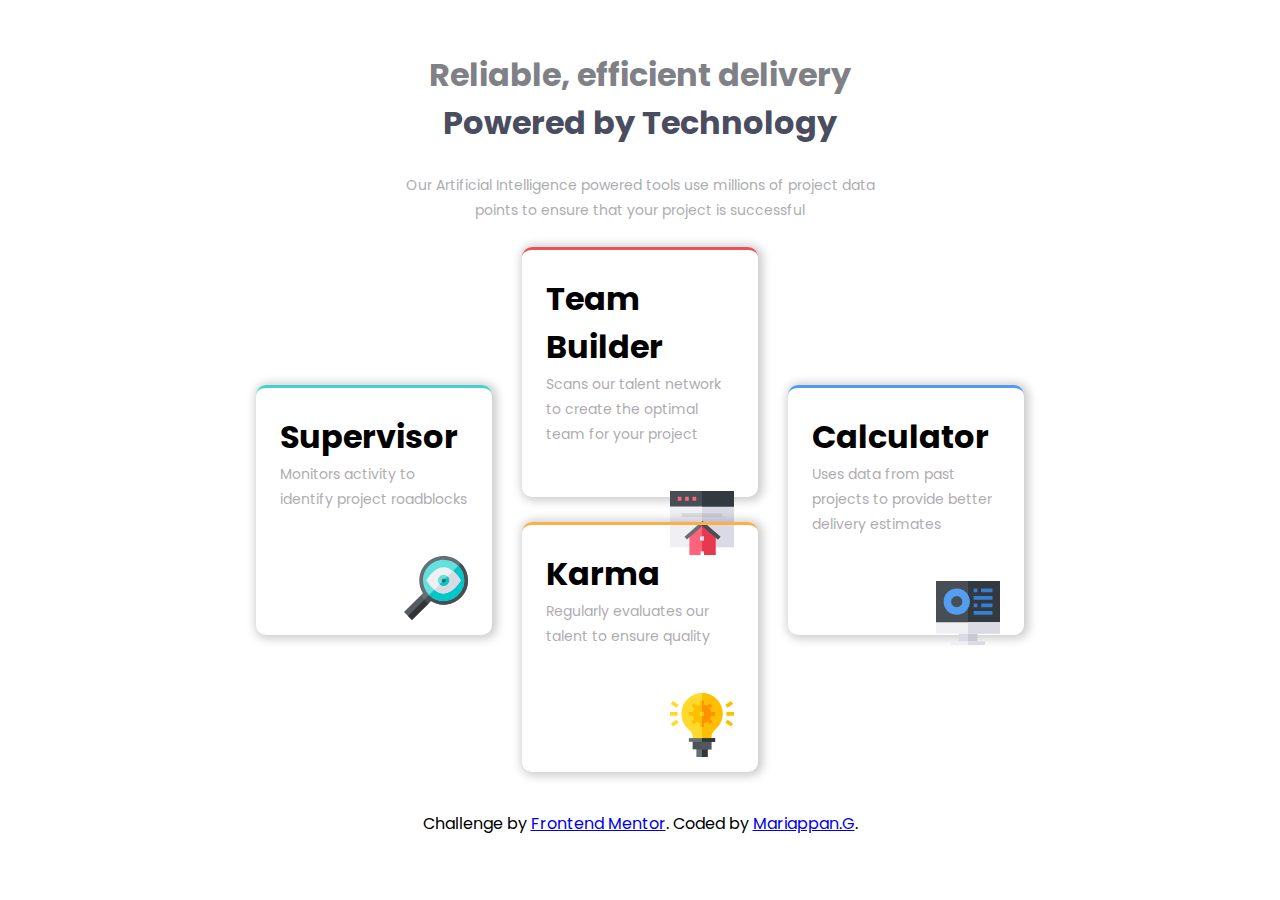
==== four-card-feature-section-master/index.html @ dd50991c "four grid" ====
<!DOCTYPE html>
<html lang="en">
<head>
  <meta charset="UTF-8">
  <meta name="viewport" content="width=device-width, initial-scale=1.0"> <!-- displays site properly based on user's device -->
  <link rel="stylesheet" href="./css/index.css">
  <link rel="icon" type="image/png" href="./css/594856.png">
  <link href="https://fonts.googleapis.com/css2?family=Poppins" rel="stylesheet">
  <title> Four card feature section</title>

  <!-- Feel free to remove these styles or customise in your own stylesheet 👍 -->
  
</head>
<body>

  <div class="maincontainer">
    <div class="heading">
      <h1 style="color: #808186;">Reliable, efficient delivery</h1>
      <h1 style="color: #4a4c5f;">Powered by Technology</h1><br>
      <label for="" style="color:#adadb1"> Our Artificial Intelligence powered tools use millions of project data <br> points 
        to ensure that your project is successful</label>
    </div>
    <div class="cardcontainer">
    <div class="supervisor">
      <h1>Supervisor</h1>
      <label for="">Monitors activity to identify project roadblocks</label>
      
      <div class="imgages"><img src="images/icon-supervisor.svg" alt=""></div>
    </div>
    
     <div class="teambuilder">
      <h1>Team Builder</h1>
      <label for="">Scans our talent network to create the optimal team for your project</label>
      <div class="imgages">
      <img src="images/icon-team-builder.svg" alt=""></div>
    </div>
    <div class="calculator">
      <h1>Calculator</h1>
      <label for="">Uses data from past projects to provide better delivery estimates</label>
      <div class="imgages">
      <img src="images/icon-calculator.svg" alt=""></div>
    </div>   
    <div class="karma">
      <h1>Karma</h1>
      <label for="">Regularly evaluates our talent to ensure quality</label>
      <div class="imgages">
      <img src="images/icon-karma.svg" alt=""></div>
    </div>
  </div>
  </div>
  
  
  
  <footer class="footer">
    <p class="attribution">
      Challenge by <a href="https://www.frontendmentor.io?ref=challenge" target="_blank">Frontend Mentor</a>. 
      Coded by <a href="#">Mariappan.G</a>.
    </p>
  </footer>
</body>
</html>
---- four-card-feature-section-master/css/index.css ----
* {
    margin: 0;
    padding: 0;
    box-sizing: border-box;
}
body {
    font-family:Poppins ;
}
.heading {
    text-align: center;
    margin-top: 4%;
}

.cardcontainer  {
    display: grid;
    grid-template-columns: repeat(3,2fr);
    grid-template-rows: repeat(2,1fr);
    margin: 25px auto;
    width: 60%;
    row-gap: 5%;
    column-gap: 4%;
}
.supervisor,.teambuilder,.karma,.calculator {
    width: 100%;
    height: 250px;
    align-items: center;
    justify-content:center;
    padding: 25px 24px;
    display: block;
    margin: auto;
    box-shadow: 2px 1px 10px 3px rgb(0 0 0 / 20%);
  border-radius: 10px;
  
}

.supervisor {
   
   grid-row:1 /3;border-top-style:solid;
   border-top-color: #44d2d0;
}

.calculator {
    grid-area: 1/3/3/3;
    border-top-style:solid;
    border-top-color:#529cf0;
}

.imgages {
    margin-top: 45px;
    float: right;
}
.karma {
    border-top-style:solid;
    border-top-color:#fdae4a;
}

.teambuilder {
    border-top-style:solid;
    border-top-color:#eb5255;
}

.footer {
    text-align: center;
    margin-top: 5%;
}

label {
    color: #afacb0;
    font-size: 14px;
}

@media only screen and (max-width:1024px) {
    
    .cardcontainer {
        width: 88%;
    }
}
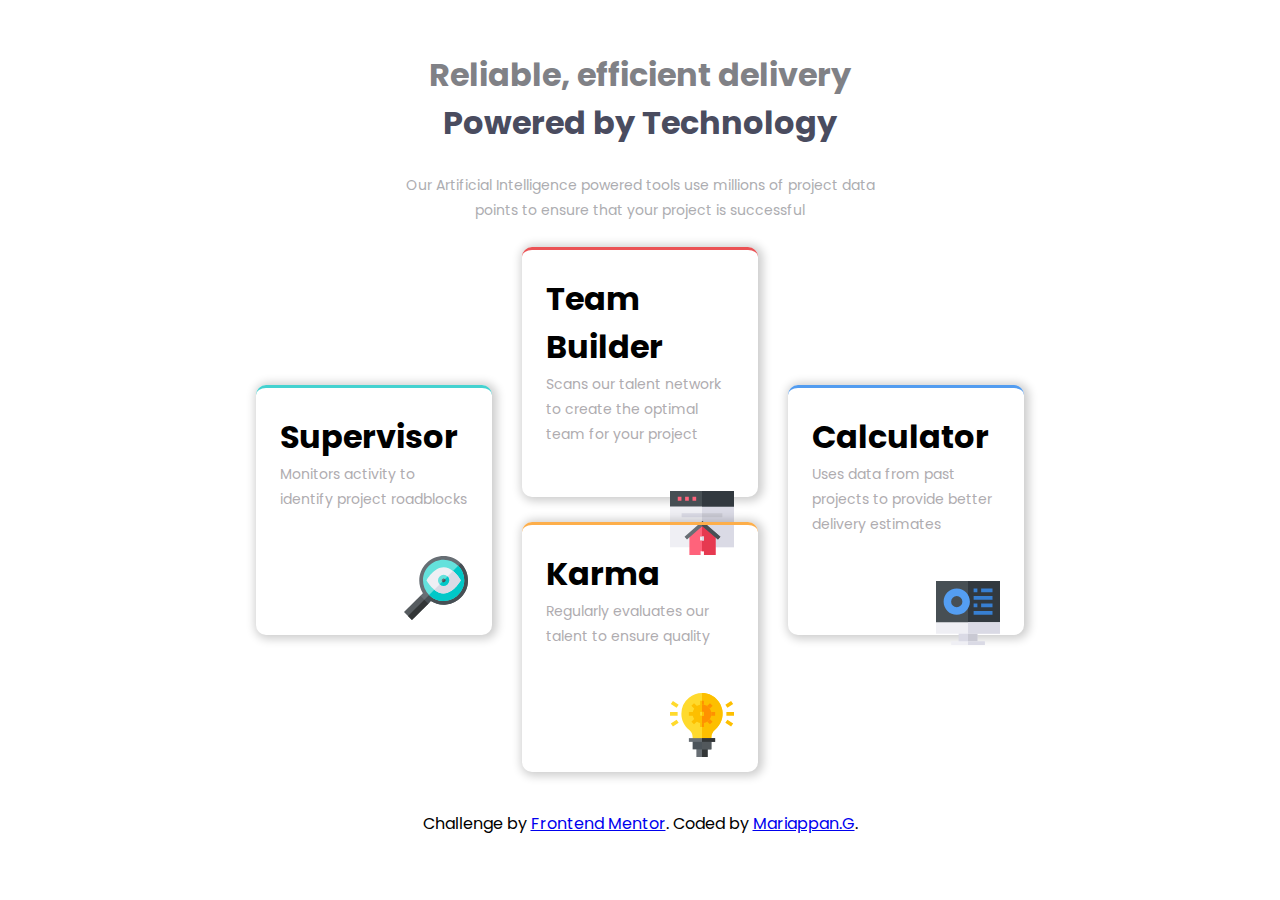
==== commit aed94d19: "four grid" ====
--- a/four-card-feature-section-master/index.html
+++ b/four-card-feature-section-master/index.html
@@ -1,61 +1,69 @@
 <!DOCTYPE html>
 <html lang="en">
+
 <head>
   <meta charset="UTF-8">
-  <meta name="viewport" content="width=device-width, initial-scale=1.0"> <!-- displays site properly based on user's device -->
+  <meta name="viewport" content="width=device-width, initial-scale=1.0">
+  <!-- displays site properly based on user's device -->
   <link rel="stylesheet" href="./css/index.css">
   <link rel="icon" type="image/png" href="./css/594856.png">
   <link href="https://fonts.googleapis.com/css2?family=Poppins" rel="stylesheet">
   <title> Four card feature section</title>
 
   <!-- Feel free to remove these styles or customise in your own stylesheet 👍 -->
-  
+
 </head>
+
 <body>
 
   <div class="maincontainer">
     <div class="heading">
       <h1 style="color: #808186;">Reliable, efficient delivery</h1>
       <h1 style="color: #4a4c5f;">Powered by Technology</h1><br>
-      <label for="" style="color:#adadb1"> Our Artificial Intelligence powered tools use millions of project data <br> points 
+      <label for="" style="color:#adadb1"> Our Artificial Intelligence powered tools use millions of project data <br>
+        points
         to ensure that your project is successful</label>
     </div>
     <div class="cardcontainer">
-    <div class="supervisor">
-      <h1>Supervisor</h1>
-      <label for="">Monitors activity to identify project roadblocks</label>
-      
-      <div class="imgages"><img src="images/icon-supervisor.svg" alt=""></div>
-    </div>
-    
-     <div class="teambuilder">
-      <h1>Team Builder</h1>
-      <label for="">Scans our talent network to create the optimal team for your project</label>
-      <div class="imgages">
-      <img src="images/icon-team-builder.svg" alt=""></div>
-    </div>
-    <div class="calculator">
-      <h1>Calculator</h1>
-      <label for="">Uses data from past projects to provide better delivery estimates</label>
-      <div class="imgages">
-      <img src="images/icon-calculator.svg" alt=""></div>
-    </div>   
-    <div class="karma">
-      <h1>Karma</h1>
-      <label for="">Regularly evaluates our talent to ensure quality</label>
-      <div class="imgages">
-      <img src="images/icon-karma.svg" alt=""></div>
+      <div class="supervisor">
+        <h1>Supervisor</h1>
+        <label for="">Monitors activity to identify project roadblocks</label>
+
+        <div class="imgages"><img src="images/icon-supervisor.svg" alt=""></div>
+      </div>
+
+      <div class="teambuilder">
+        <h1>Team Builder</h1>
+        <label for="">Scans our talent network to create the optimal team for your project</label>
+        <div class="imgages">
+          <img src="images/icon-team-builder.svg" alt="">
+        </div>
+      </div>
+      <div class="calculator">
+        <h1>Calculator</h1>
+        <label for="">Uses data from past projects to provide better delivery estimates</label>
+        <div class="imgages">
+          <img src="images/icon-calculator.svg" alt="">
+        </div>
+      </div>
+      <div class="karma">
+        <h1>Karma</h1>
+        <label for="">Regularly evaluates our talent to ensure quality</label>
+        <div class="imgages">
+          <img src="images/icon-karma.svg" alt="">
+        </div>
+      </div>
     </div>
   </div>
-  </div>
-  
-  
-  
+
+
+
   <footer class="footer">
     <p class="attribution">
-      Challenge by <a href="https://www.frontendmentor.io?ref=challenge" target="_blank">Frontend Mentor</a>. 
+      Challenge by <a href="https://www.frontendmentor.io?ref=challenge" target="_blank">Frontend Mentor</a>.
       Coded by <a href="#">Mariappan.G</a>.
     </p>
   </footer>
 </body>
+
 </html>--- a/four-card-feature-section-master/css/index.css
+++ b/four-card-feature-section-master/css/index.css
@@ -1,77 +1,78 @@
 * {
-    margin: 0;
-    padding: 0;
-    box-sizing: border-box;
+  margin: 0;
+  padding: 0;
+  box-sizing: border-box;
 }
 body {
-    font-family:Poppins ;
+  font-family: Poppins;
 }
 .heading {
-    text-align: center;
-    margin-top: 4%;
+  text-align: center;
+  margin-top: 4%;
 }
 
-.cardcontainer  {
-    display: grid;
-    grid-template-columns: repeat(3,2fr);
-    grid-template-rows: repeat(2,1fr);
-    margin: 25px auto;
-    width: 60%;
-    row-gap: 5%;
-    column-gap: 4%;
+.cardcontainer {
+  display: grid;
+  grid-template-columns: repeat(3, 2fr);
+  grid-template-rows: repeat(2, 1fr);
+  margin: 25px auto;
+  width: 60%;
+  row-gap: 5%;
+  column-gap: 4%;
 }
-.supervisor,.teambuilder,.karma,.calculator {
-    width: 100%;
-    height: 250px;
-    align-items: center;
-    justify-content:center;
-    padding: 25px 24px;
-    display: block;
-    margin: auto;
-    box-shadow: 2px 1px 10px 3px rgb(0 0 0 / 20%);
+.supervisor,
+.teambuilder,
+.karma,
+.calculator {
+  width: 100%;
+  height: 250px;
+  align-items: center;
+  justify-content: center;
+  padding: 25px 24px;
+  display: block;
+  margin: auto;
+  box-shadow: 2px 1px 10px 3px rgb(0 0 0 / 20%);
   border-radius: 10px;
-  
 }
 
 .supervisor {
-   
-   grid-row:1 /3;border-top-style:solid;
-   border-top-color: #44d2d0;
+  grid-row: 1 /3;
+  border-top-style: solid;
+  border-top-color: #44d2d0;
 }
 
 .calculator {
-    grid-area: 1/3/3/3;
-    border-top-style:solid;
-    border-top-color:#529cf0;
+  grid-area: 1/3/3/3;
+  border-top-style: solid;
+  border-top-color: #529cf0;
 }
 
 .imgages {
-    margin-top: 45px;
-    float: right;
+  margin-top: 45px;
+  float: right;
 }
 .karma {
-    border-top-style:solid;
-    border-top-color:#fdae4a;
+  border-top-style: solid;
+  border-top-color: #fdae4a;
 }
 
 .teambuilder {
-    border-top-style:solid;
-    border-top-color:#eb5255;
+  border-top-style: solid;
+  border-top-color: #eb5255;
 }
 
 .footer {
-    text-align: center;
-    margin-top: 5%;
+  text-align: center;
+  margin-top: 5%;
 }
 
 label {
-    color: #afacb0;
-    font-size: 14px;
+  color: #afacb0;
+  font-size: 14px;
 }
 
-@media only screen and (max-width:1024px) {
-    
-    .cardcontainer {
-        width: 88%;
-    }
-}+@media only screen and (max-width: 1024px) {
+  .cardcontainer {
+    width: 88%;
+  }
+}
